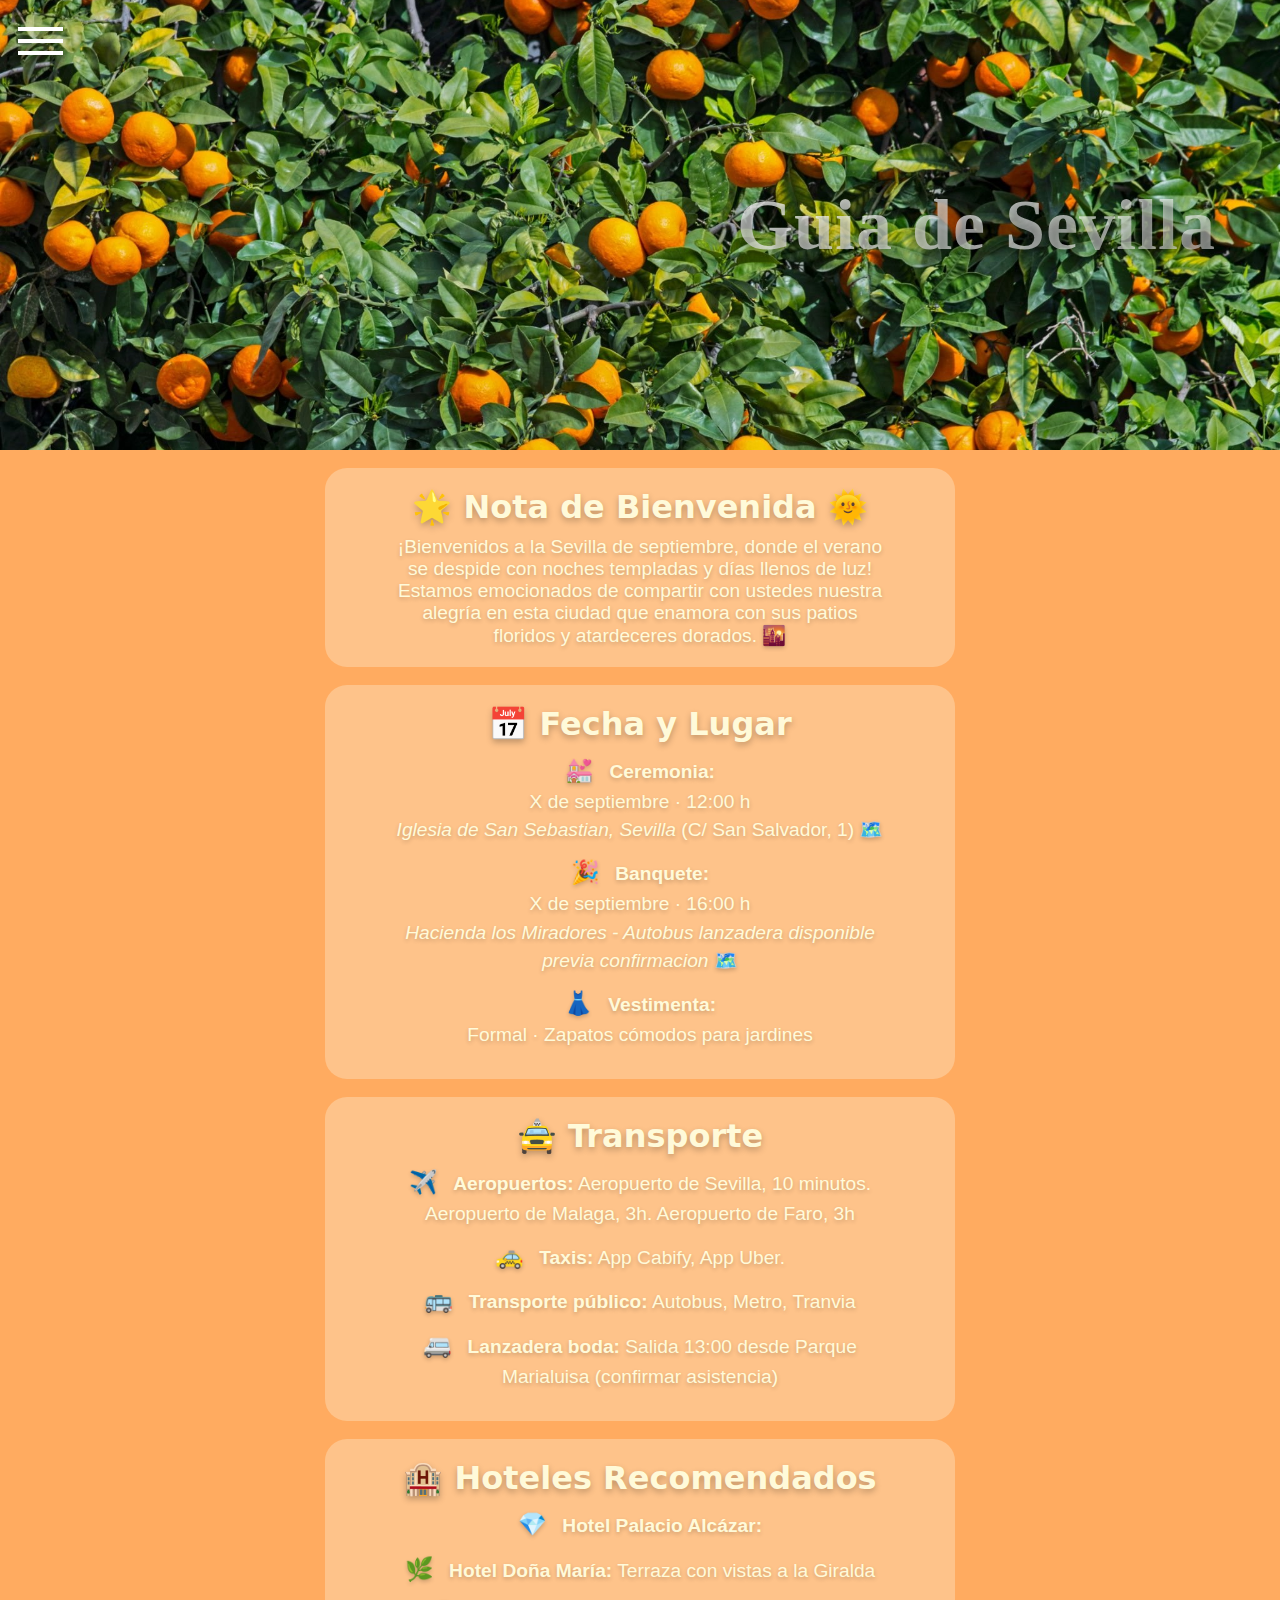
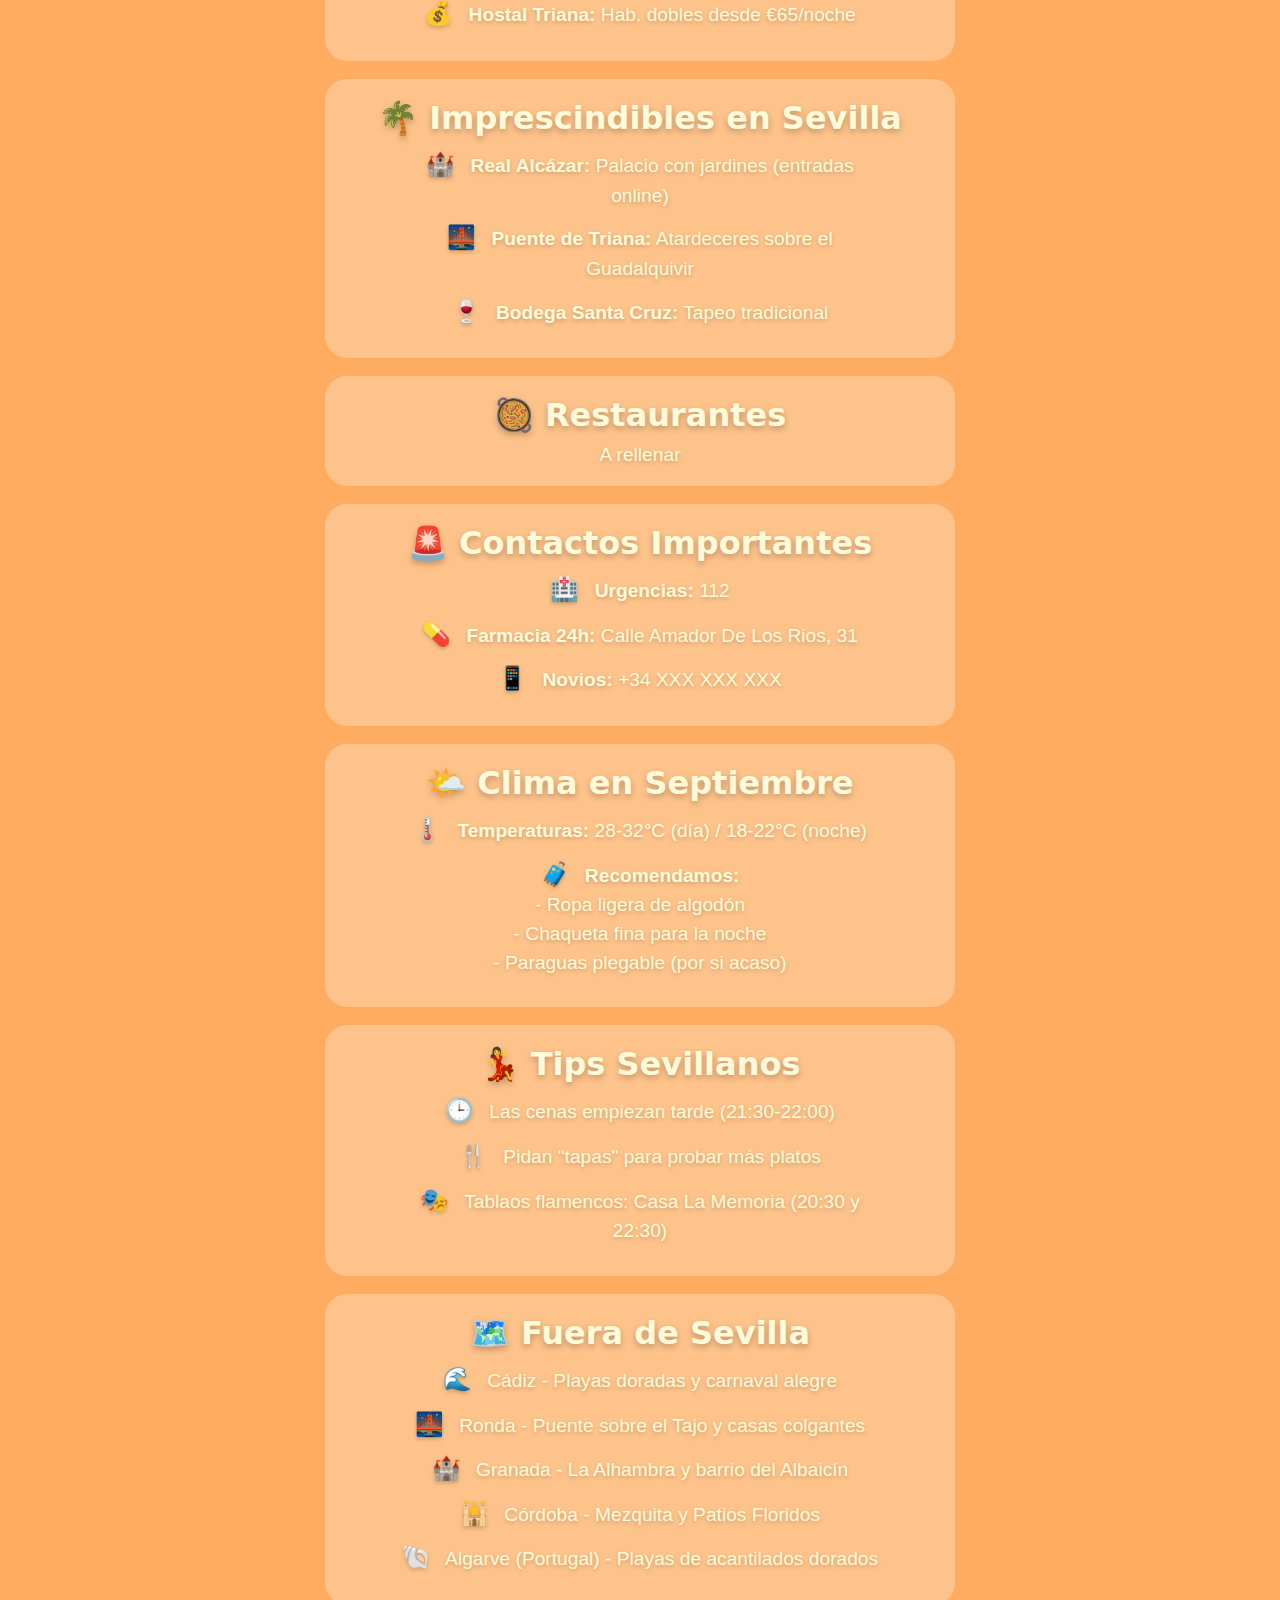
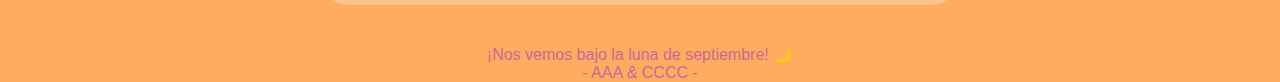
==== index.html @ 63be256e "Initial upload" ====
<!DOCTYPE html>
<html lang="en">
<head>
    <meta charset="UTF-8">
    <meta name="viewport" content="width=device-width, initial-scale=1.0">
	<meta name="robots" content="noindex, nofollow">
    <title>Guia de Sevilla</title>
    <link rel="stylesheet" href="styles.css?version=2">
	<link href="https://fonts.googleapis.com/css2?family=Montserrat:wght@400;700&display=swap" rel="stylesheet">
</head>
<body>

    <!-- Header with a full-width image -->
    <header>
        <!--<img src="header-image.jpg" alt="Header Image" class="header-img">-->
        <h1>Guia de Sevilla</h1>
		
		<!-- Hidden checkbox that toggles the menu -->
		<input type="checkbox" id="menu-toggle" class="menu-toggle">
		  
		<!-- The label that acts as the hamburger icon -->
		<label for="menu-toggle" class="hamburger">
				<span></span>
				<span></span>
				<span></span>
		</label>
		<!-- The menu that should toggle on click -->
		<div id="menu">
			<ul>
				<li><a href="#section1">Bienvenida</a></li>
				<li><a href="#section2">Fecha y Lugar</a></li>
				<li><a href="#section3">Transporte</a></li>
				<li><a href="#section4">Hoteles Recomendados</a></li>
				<li><a href="#section5">Imprescindibles en Sevilla</a></li>
				<li><a href="#section6">Restaurantes</a></li>
				<li><a href="#section7">Contactos Importantes</a></li>
				<li><a href="#section8">Clima en Septiembre</a></li>
				<li><a href="#section9">Tips Sevillanos</a></li>
				<li><a href="#section10">Fuera de Sevilla</a></li>
			</ul>
		</div>
    </header>

    <!-- Sections -->
    <section id="section1">
        <h2>🌟 Nota de Bienvenida 🌞</h2>
        <p>¡Bienvenidos a la Sevilla de septiembre, donde el verano se despide con noches templadas y días llenos de luz! Estamos emocionados de compartir con ustedes nuestra alegría en esta ciudad que enamora con sus patios floridos y atardeceres dorados. 🌇</p>
    </section>

    <section id="section2">
        <h2>📅 Fecha y Lugar</h2>
        <ul>
            <li><span class="emoji">💒</span> <strong>Ceremonia:</strong><br>
                X de septiembre · 12:00 h<br>
                <em>Iglesia de San Sebastian, Sevilla</em> (C/ San Salvador, 1) <a href="https://maps.app.goo.gl/VKtkpZ27JMZus1kQ8" target="_blank" rel="noopener">🗺️</a>
            </li>
            <li><span class="emoji">🎉</span> <strong>Banquete:</strong><br>
                X de septiembre · 16:00 h<br>
                <em>Hacienda los Miradores - Autobus lanzadera disponible previa confirmacion</em> <a href="https://maps.app.goo.gl/Ryi91n283BiigjoL8" target="_blank" rel="noopener">🗺️</a>
            </li>
            <li><span class="emoji">👗</span> <strong>Vestimenta:</strong><br>
                Formal · Zapatos cómodos para jardines
            </li>
        </ul>
    </section>

    <section id="section3">
        <h2>🚖 Transporte</h2>
        <ul>
			<li><span class="emoji">✈️</span> <strong>Aeropuertos:</strong> Aeropuerto de Sevilla, 10 minutos. Aeropuerto de Malaga, 3h. Aeropuerto de Faro, 3h</li>
            <li><span class="emoji">🚕</span> <strong>Taxis:</strong> App Cabify, App Uber.</li>
            <li><span class="emoji">🚌</span> <strong>Transporte público:</strong> Autobus, Metro, Tranvia</li>
            <li><span class="emoji">🚐</span> <strong>Lanzadera boda:</strong> Salida 13:00 desde Parque Marialuisa (confirmar asistencia)</li>
        </ul>
    </section>
	
    <section id="section4">
        <h2>🏨 Hoteles Recomendados</h2>
        <ul>
            <li><span class="emoji">💎</span> <strong>Hotel Palacio Alcázar:</strong></li>
            <li><span class="emoji">🌿</span> <strong>Hotel Doña María:</strong> Terraza con vistas a la Giralda</li>
            <li><span class="emoji">💰</span> <strong>Hostal Triana:</strong> Hab. dobles desde €65/noche</li>
        </ul>
    </section>
	
    <section id="section5">
        <h2>🌴 Imprescindibles en Sevilla</h2>
        <ul>
            <li><span class="emoji">🏰</span> <strong>Real Alcázar:</strong> Palacio con jardines (entradas online)</li>
            <li><span class="emoji">🌉</span> <strong>Puente de Triana:</strong> Atardeceres sobre el Guadalquivir</li>
            <li><span class="emoji">🍷</span> <strong>Bodega Santa Cruz:</strong> Tapeo tradicional</li>
        </ul>
    </section>
	
    <section id="section6">
        <h2>🥘 Restaurantes</h2>
        <p>A rellenar</p>
    </section>

    <section id="section7">
        <h2>🚨 Contactos Importantes</h2>
        <ul>
            <li><span class="emoji">🏥</span> <strong>Urgencias:</strong> 112</li>
            <li><span class="emoji">💊</span> <strong>Farmacia 24h:</strong> Calle Amador De Los Rios, 31</li>
            <li><span class="emoji">📱</span> <strong>Novios:</strong> +34 XXX XXX XXX</li>
        </ul>
    </section>
	
    <section id="section8">
        <h2>🌤️ Clima en Septiembre</h2>
        <ul>
            <li><span class="emoji">🌡️</span> <strong>Temperaturas:</strong> 28-32°C (día) / 18-22°C (noche)</li>
            <li><span class="emoji">🧳</span> <strong>Recomendamos:</strong><br>
                - Ropa ligera de algodón<br>
                - Chaqueta fina para la noche<br>
                - Paraguas plegable (por si acaso)
            </li>
        </ul>
    </section>
	
    <section id="section9">
        <h2>💃 Tips Sevillanos</h2>
        <ul>
            <li><span class="emoji">🕒</span> Las cenas empiezan tarde (21:30-22:00)</li>
            <li><span class="emoji">🍴</span> Pidan "tapas" para probar más platos</li>
            <li><span class="emoji">🎭</span> Tablaos flamencos: Casa La Memoria (20:30 y 22:30)</li>
        </ul>
    </section>
	
	<section id="section10">
		<h2>🗺️ Fuera de Sevilla</h2>
		<ul>
			<li><span class="emoji">🌊</span> Cádiz - Playas doradas y carnaval alegre</li>
			<li><span class="emoji">🌉</span> Ronda - Puente sobre el Tajo y casas colgantes</li>
			<li><span class="emoji">🏰</span> Granada - La Alhambra y barrio del Albaicín</li>
			<li><span class="emoji">🕌</span> Córdoba - Mezquita y Patios Floridos</li>
			<li><span class="emoji">🐚</span> Algarve (Portugal) - Playas de acantilados dorados</li>
		</ul>
	</section>
	
    <footer style="text-align: center; margin-top: 40px; color: #c76b98;">
        <p>¡Nos vemos bajo la luna de septiembre! 🌙<br>
        - AAA & CCCC -</p>
    </footer>
</body>
</html>
---- styles.css ----
/* Reset margins and padding */
* {
    margin: 0;
    padding: 0;
    box-sizing: border-box;
}

/* Body and background color */
body {
    background-color: #FFAB60;
    color: #fffad9;
    font-family: 'Inter', -apple-system, BlinkMacSystemFont, 'Segoe UI', Roboto, Oxygen, Ubuntu, Cantarell, sans-serif;
    text-align: center;
	text-rendering: optimizeLegibility;
    -webkit-font-smoothing: antialiased;
}

/* Header styles */
header {
    position: relative; /* Establish positioning context */
    overflow: hidden;   /* Optional: hides any overflow, if necessary */
	width: 100%;
    height: 50vh; /* 50% of the viewport height */
	background: url('header-image.jpg') no-repeat center center/cover;
}

.header-img {
    width: 100%;
    height: auto;
}

h1 {
    font-family: 'Playfair Display', serif;
    font-size: clamp(2rem, 6vw, 4.5rem); /* Responsive typography */
    font-weight: 700; /* Stronger weight for emphasis */
    letter-spacing: 1px; /* Adds modern spacing */
    
    background: linear-gradient(135deg, rgba(255, 255, 255, 0.9), rgba(255, 255, 255, 0.6));
    -webkit-background-clip: text;
    -webkit-text-fill-color: transparent; /* Subtle gradient effect */
    
    text-shadow: 0 4px 10px rgba(0, 0, 0, 0.3); /* Softer shadow */
    
    position: absolute;
    right: 5%;
    top: 50%;
    transform: translateY(-50%);
    
    width: 70%;
    text-align: right; /* Aligns text to the right */
}

/* Hamburger Menu Styles */
.hamburger {
    display: block;
    cursor: pointer;
    width: 5vh;
    height: 30vh;
    position: fixed;
	top: 3vh; 
    left: 2vh;   
    z-index: 1000;
    padding: 10px;
	/* Optional border for debugging */
    /* border: 1px solid red; */
}

.hamburger span {
    display: block;
    background-color: white;
    height: 4px;
    width: 100%;
    position: absolute;
    left: 0;
    transition: all 0.3s ease;
}

.hamburger span:nth-child(1) {
    top: 0;
}

.hamburger span:nth-child(2) {
    top: 12px;
}

.hamburger span:nth-child(3) {
    top: 24px;
}

/* Checkbox to toggle menu */
.menu-toggle {
    display: none; /* Hide the checkbox, it’s only used for controlling the menu */
}

/* Menu styles - initially hidden */
#menu {
    display: none;
    background-color: rgba(51, 51, 51, 0.75);  /* Dark gray with 50% transparency */
    position: fixed;
    padding: 10px;
    color: #fffad9;
    z-index: 2;
    top: 3vh;           /* Stick it to the bottom */
    left: 10vh;
    border-radius: 10px; /* Adjust the value for more or less rounding */
    /* Optional border for debugging */
}

/* Show the menu when the checkbox is checked */
#menu-toggle:checked ~ #menu {
    display: block;
}


/* Section Styling */
section {
    padding: 20px 10px;
	background-color: #fec38a;  /* Replace with your desired background color */
    border-radius: 22px;        /* Adjust the value for more or less rounding */
	width: 80%;                      /* 80% of the viewport width */
    max-width: 70vh;                /* But no wider than 800px */
    margin: 2vh auto;               /* Center horizontally with auto left/right margins, and add vertical spacing */
}

section h2 {
	font-family: 'Space Grotesk', system-ui, -apple-system, sans-serif;
	text-shadow: 0 3px 6px rgba(0, 0, 0, 0.25);
	font-weight: 600;
    font-size: 2em;
    margin-bottom: 10px;
}

section p {
    font-size: 1.2em;
    color: #fffad9;
	max-width: 80%;
	text-shadow: 0 2px 4px rgba(0, 0, 0, 0.2);
    margin-left: auto;  /* Empuja hacia la derecha */
    margin-right: auto; /* Empuja hacia la izquierda */
    width: 100%;        /* Ancho flexible (adaptativo) */
}

/* Remove default list styling for all ul elements */
ul {
    list-style: none; /* Remove bullets */
    margin: 0;        /* Remove default margin */
    padding: 0;       /* Remove default padding */
}

/* General styling for all li elements */
li {
    margin-bottom: 10px;   /* Add space between list items */
    font-size: 1.1em;      /* Adjust font size */
    font-size: 1.2em;
    color: #fffad9;
	max-width: 80%;
	text-shadow: 0 2px 4px rgba(0, 0, 0, 0.2);
    margin-left: auto;  /* Empuja hacia la derecha */
    margin-right: auto; /* Empuja hacia la izquierda */
    width: 100%;        /* Ancho flexible (adaptativo) */
    line-height: 1.5;      /* Improve readability */
}

/* Styling for any .emoji span inside li elements */
li .emoji {
    margin-right: 10px;    /* Space between the emoji and the text */
    font-size: 1.2em;      /* Slightly larger emoji */
}

/* Custom link styles */
a {
  position: relative;
  color: #FFAB60;
  text-decoration: none;
  transition: color 0.3s ease;
}

a:visited {
  color: #E0A04B;
}

a::after {
  content: "";
  position: absolute;
  left: 0;
  bottom: -2px;
  width: 0;
  height: 2px;
  background-color: #FFF;
  transition: width 0.3s ease;
}

a:hover::after,
a:focus::after {
  width: 100%;
}

a:hover,
a:focus {
  color: #FFF;
}
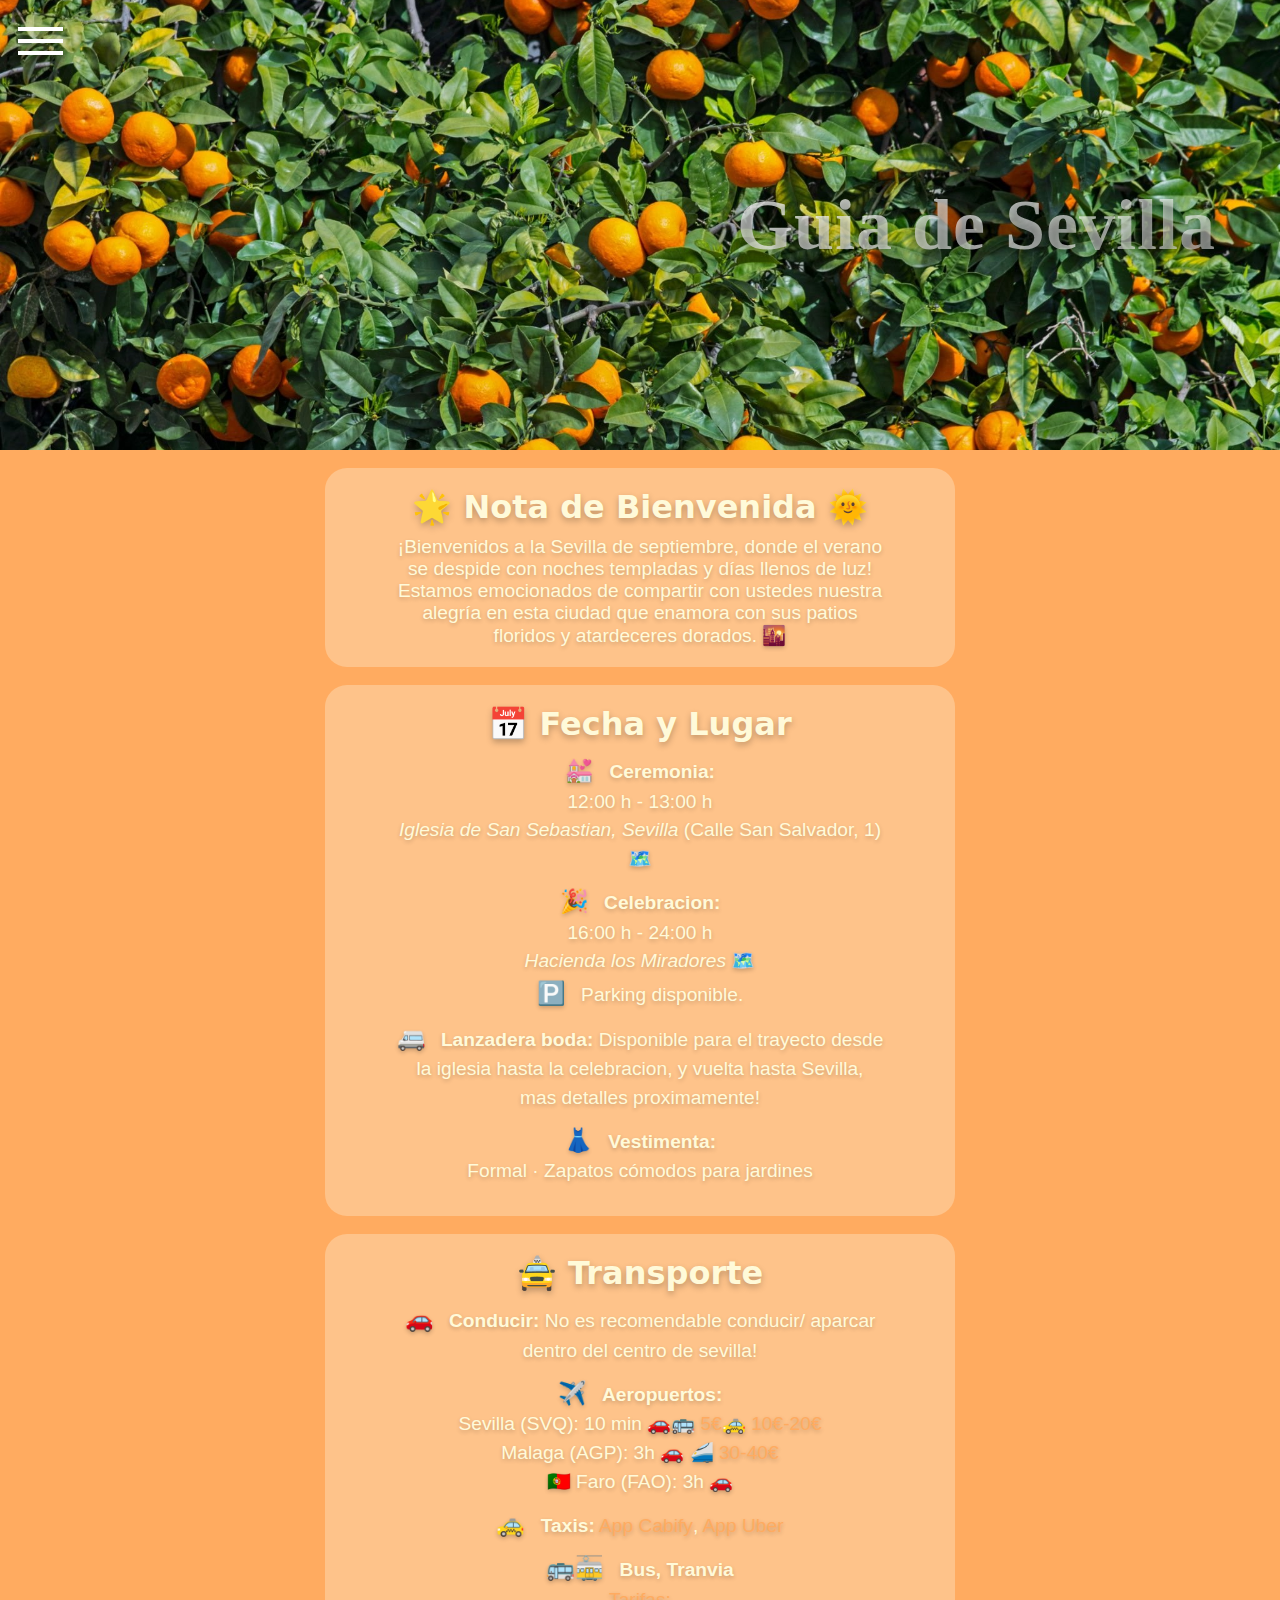
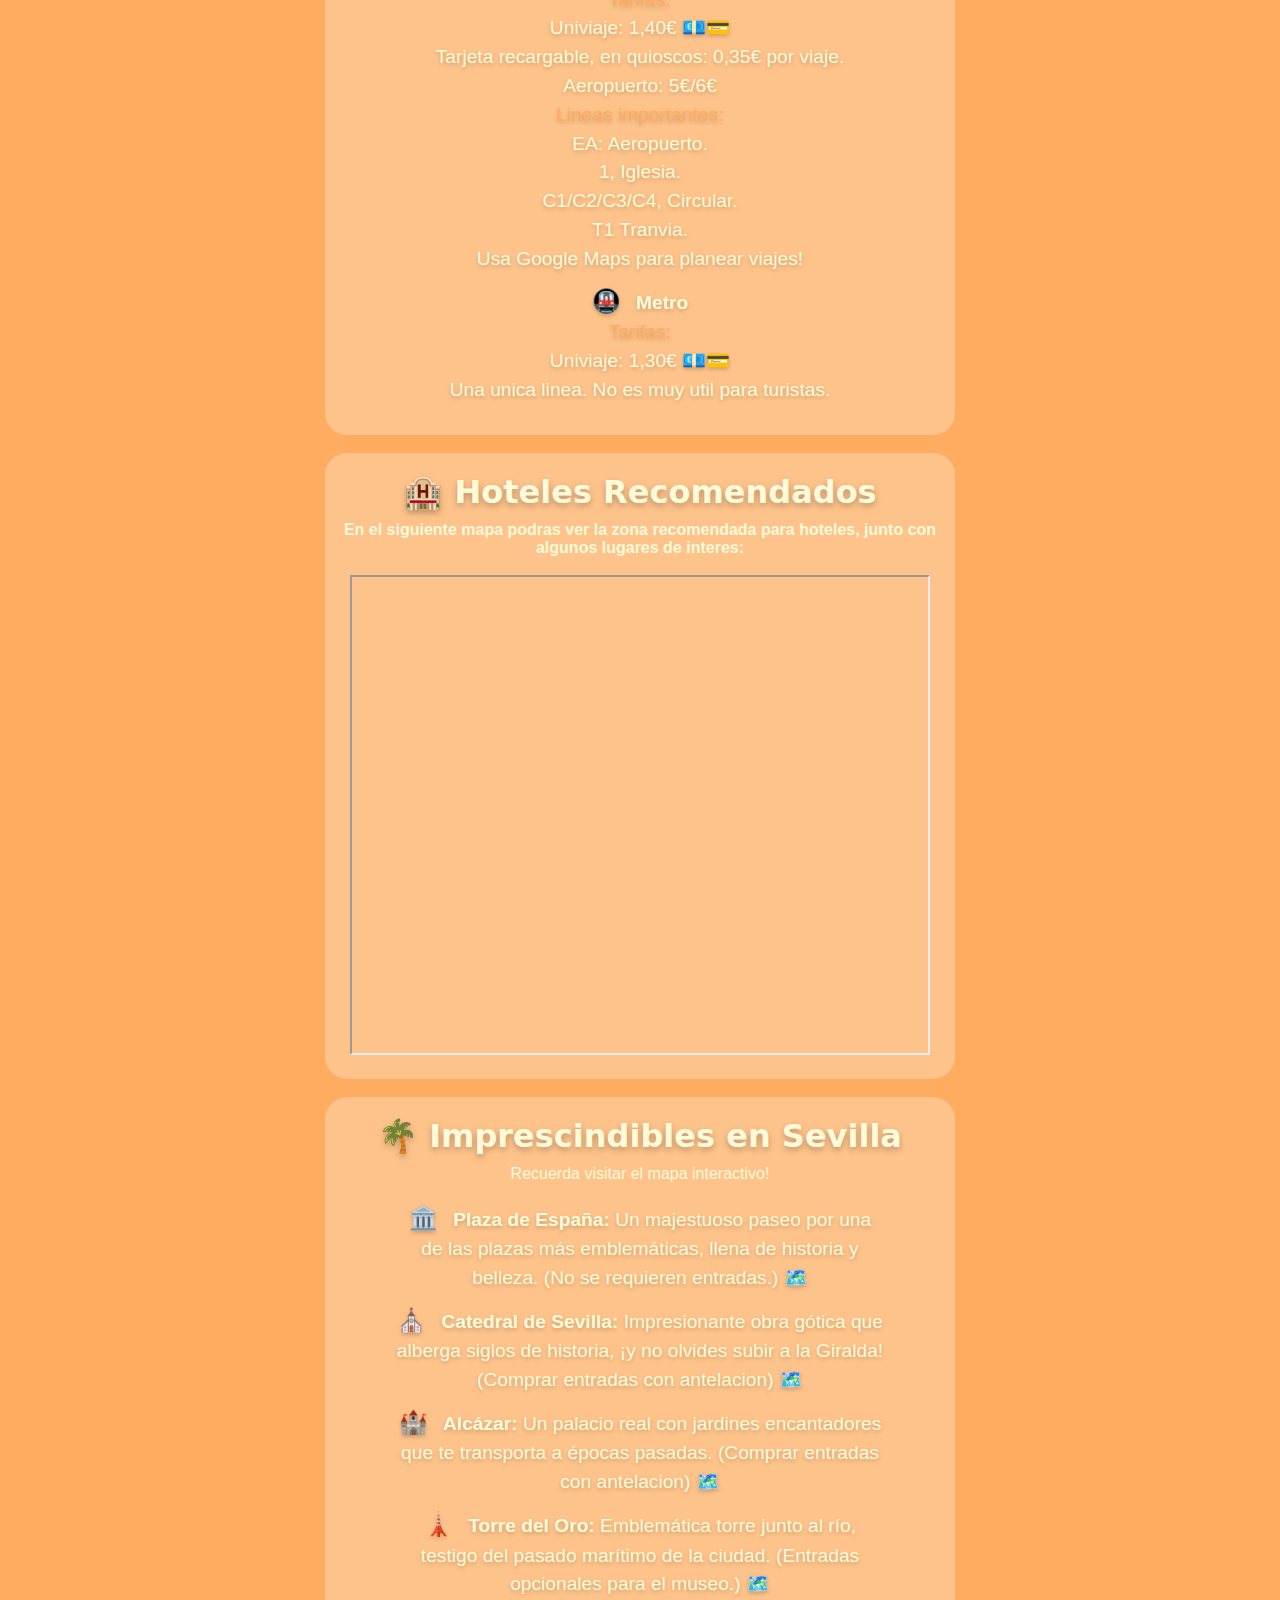
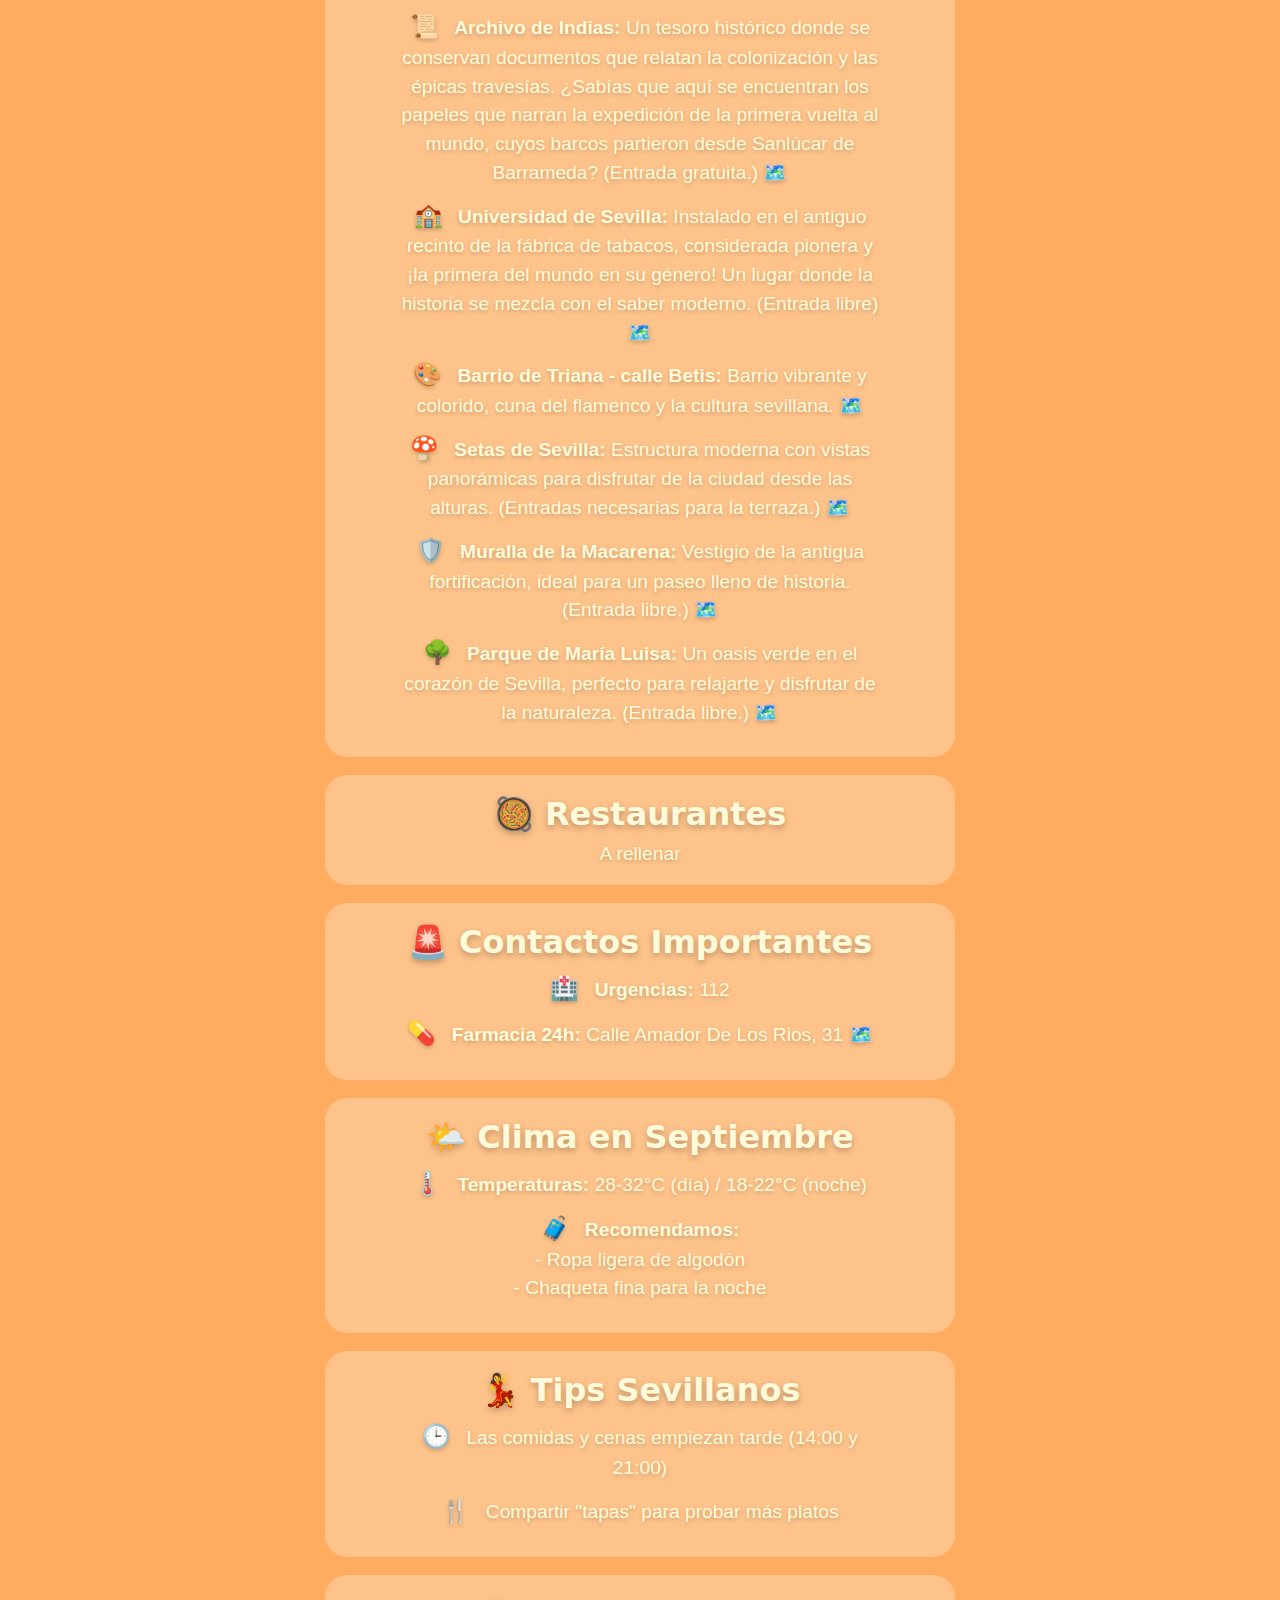
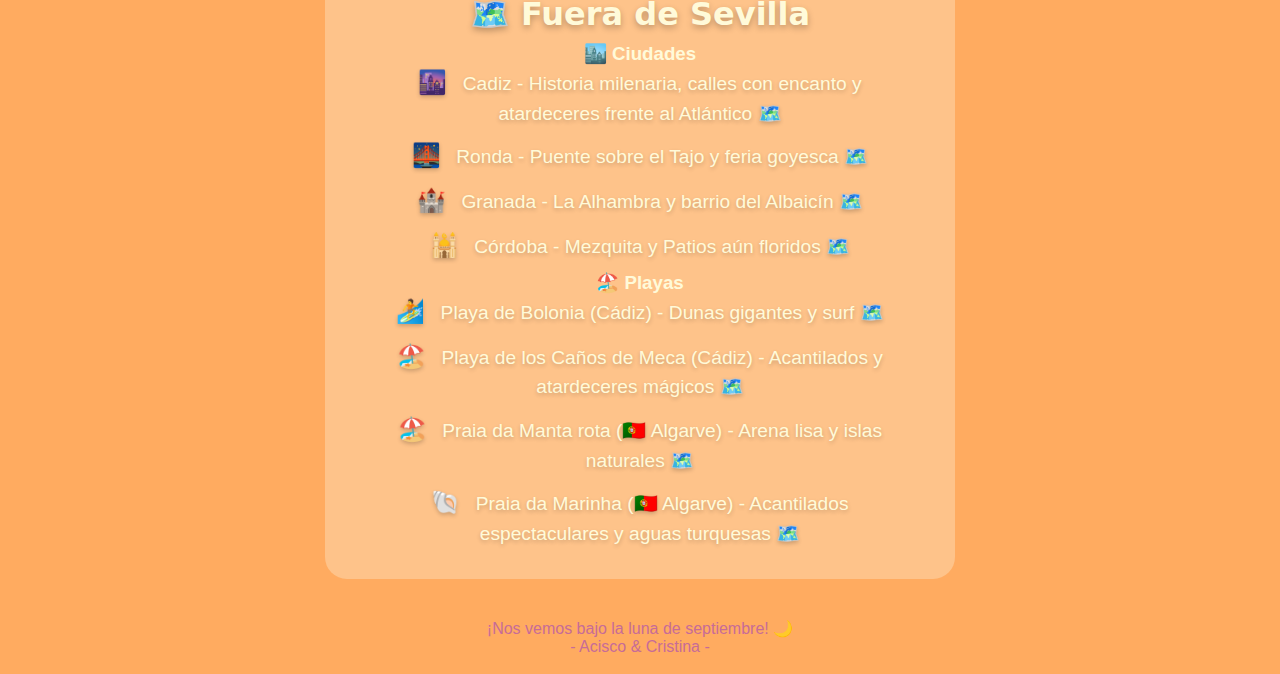
==== commit f041e897: "Update index.html" ====
--- a/index.html
+++ b/index.html
@@ -51,13 +51,17 @@
         <h2>📅 Fecha y Lugar</h2>
         <ul>
             <li><span class="emoji">💒</span> <strong>Ceremonia:</strong><br>
-                X de septiembre · 12:00 h<br>
-                <em>Iglesia de San Sebastian, Sevilla</em> (C/ San Salvador, 1) <a href="https://maps.app.goo.gl/VKtkpZ27JMZus1kQ8" target="_blank" rel="noopener">🗺️</a>
-            </li>
-            <li><span class="emoji">🎉</span> <strong>Banquete:</strong><br>
-                X de septiembre · 16:00 h<br>
-                <em>Hacienda los Miradores - Autobus lanzadera disponible previa confirmacion</em> <a href="https://maps.app.goo.gl/Ryi91n283BiigjoL8" target="_blank" rel="noopener">🗺️</a>
-            </li>
+                12:00 h - 13:00 h<br>
+                <em>Iglesia de San Sebastian, Sevilla</em> (Calle San Salvador, 1) <a href="https://maps.app.goo.gl/VKtkpZ27JMZus1kQ8" target="_blank" rel="noopener">🗺️</a>
+            </li>
+			<div class="empty-space"></div> <!-- Línea vacía -->
+            <li><span class="emoji">🎉</span> <strong>Celebracion:</strong><br>
+                16:00 h - 24:00 h<br>
+                <em>Hacienda los Miradores</em> <a href="https://maps.app.goo.gl/Ryi91n283BiigjoL8" target="_blank" rel="noopener">🗺️</a> <br>
+				<span class="emoji">🅿️</span> Parking disponible. <br>
+            </li>
+			<li><span class="emoji">🚐</span> <strong>Lanzadera boda:</strong> Disponible para el trayecto desde la iglesia hasta la celebracion, y vuelta hasta Sevilla, mas detalles proximamente!
+			<div class="empty-space"></div> <!-- Línea vacía -->
             <li><span class="emoji">👗</span> <strong>Vestimenta:</strong><br>
                 Formal · Zapatos cómodos para jardines
             </li>
@@ -67,29 +71,74 @@
     <section id="section3">
         <h2>🚖 Transporte</h2>
         <ul>
-			<li><span class="emoji">✈️</span> <strong>Aeropuertos:</strong> Aeropuerto de Sevilla, 10 minutos. Aeropuerto de Malaga, 3h. Aeropuerto de Faro, 3h</li>
-            <li><span class="emoji">🚕</span> <strong>Taxis:</strong> App Cabify, App Uber.</li>
-            <li><span class="emoji">🚌</span> <strong>Transporte público:</strong> Autobus, Metro, Tranvia</li>
-            <li><span class="emoji">🚐</span> <strong>Lanzadera boda:</strong> Salida 13:00 desde Parque Marialuisa (confirmar asistencia)</li>
+			<li><span class="emoji">🚗</span> <strong>Conducir:</strong> No es recomendable conducir/ aparcar dentro del centro de sevilla!</li>
+			
+			<li><span class="emoji">✈️</span> <strong>Aeropuertos:</strong><br> Sevilla (SVQ): 10 min <a href="https://maps.app.goo.gl/8rUDzhVm1Suhu2Lx5" target="_blank" rel="noopener">🚗️</a><a href="https://www.tussam.es/es/descubre-sevilla/llegada-desde-aeropuerto-o-estaciones-de-tren" target="_blank" rel="noopener">🚌 5€</a><a href="https://m.uber.com/go/product-selection?drop%5B0%5D=%7B%22addressLine1%22%3A%22Seville%22%2C%22addressLine2%22%3A%22%22%2C%22id%22%3A%22ChIJkWK-FBFsEg0RSFb-HGIY8DQ%22%2C%22source%22%3A%22SEARCH%22%2C%22latitude%22%3A37.3890924%2C%22longitude%22%3A-5.9844589%2C%22provider%22%3A%22google_places%22%7D&effect=&marketing_vistor_id=fc230f00-974c-441b-b437-be9846e18e88&pickup=%7B%22addressLine1%22%3A%22Seville%20Airport%22%2C%22addressLine2%22%3A%22A-4%2C%20Km.%20532%2C%2041020%20Sevilla%22%2C%22id%22%3A%22ChIJuZuEjRxmEg0ROif7oHd-UgE%22%2C%22source%22%3A%22SEARCH%22%2C%22latitude%22%3A37.4202698%2C%22longitude%22%3A-5.890793999999999%2C%22provider%22%3A%22google_places%22%7D&uclick_id=d700211d-106d-40fb-ac97-ba150b295dab&vehicle=20012933" target="_blank" rel="noopener">🚕 10€-20€</a><br> Malaga (AGP): 3h <a href="https://maps.app.goo.gl/a8CyFUrdaFUNZMTp9" target="_blank" rel="noopener">🚗️</a> <a href="https://www.rome2rio.com/map/Malaga-Airport-AGP/Sevilla-Santa-Justa-Station" target="_blank" rel="noopener">🚄 30-40€</a><br> 🇵🇹 Faro (FAO): 3h <a href="https://maps.app.goo.gl/846wFJMRHuepaYfH7" target="_blank" rel="noopener">🚗️</a></li>
+			
+            <li><span class="emoji">🚕</span> <strong>Taxis:</strong> <a href="https://cabify.com/es/pasajeros" target="_blank" rel="noopener">App Cabify</a>, <a href="https://www.uber.com/" target="_blank" rel="noopener">App Uber</a></li>
+			
+            <li><span class="emoji">🚌🚋</span> <strong>Bus, Tranvia</strong> <br><a href="https://www.tussam.es/es/titulos-de-viajes" target="_blank" rel="noopener">Tarifas:</a><br> Univiaje: 1,40€ 💶💳<br> Tarjeta recargable, en quioscos: 0,35€ por viaje.<br>Aeropuerto: 5€/6€<br><a href="https://reddelineas.tussam.es/" target="_blank" rel="noopener">Lineas importantes:</a> <br>EA: Aeropuerto.<br> 1, Iglesia.<br> C1/C2/C3/C4, Circular.<br> T1 Tranvia.<br> Usa Google Maps para planear viajes!</li>
+			
+			<li><span class="emoji">🚇</span> <strong>Metro</strong> <br><a href="https://www.metro-sevilla.es/horarios-y-tarifas?section=titulosMetro" target="_blank" rel="noopener">Tarifas:</a><br> Univiaje: 1,30€ 💶💳<br> Una unica linea. No es muy util para turistas.</li>
         </ul>
     </section>
 	
     <section id="section4">
         <h2>🏨 Hoteles Recomendados</h2>
         <ul>
-            <li><span class="emoji">💎</span> <strong>Hotel Palacio Alcázar:</strong></li>
-            <li><span class="emoji">🌿</span> <strong>Hotel Doña María:</strong> Terraza con vistas a la Giralda</li>
-            <li><span class="emoji">💰</span> <strong>Hostal Triana:</strong> Hab. dobles desde €65/noche</li>
+            <strong>En el siguiente mapa podras ver la zona recomendada para hoteles, junto con algunos lugares de interes:</strong></li><br>
+			<br>
+			<iframe src="https://www.google.com/maps/d/u/0/embed?mid=1JQHb0aJ6UpU_ex23Xc8X5xByTa10Ecs&ehbc=2E312F&noprof=1" width=95% height="480"></iframe>
+
         </ul>
     </section>
 	
     <section id="section5">
         <h2>🌴 Imprescindibles en Sevilla</h2>
-        <ul>
-            <li><span class="emoji">🏰</span> <strong>Real Alcázar:</strong> Palacio con jardines (entradas online)</li>
-            <li><span class="emoji">🌉</span> <strong>Puente de Triana:</strong> Atardeceres sobre el Guadalquivir</li>
-            <li><span class="emoji">🍷</span> <strong>Bodega Santa Cruz:</strong> Tapeo tradicional</li>
-        </ul>
+		Recuerda visitar el mapa interactivo!<br><br>
+        <ul>
+		  <li>
+			<span class="emoji">🏛️</span> 
+			<strong>Plaza de España:</strong> Un majestuoso paseo por una de las plazas más emblemáticas, llena de historia y belleza. (No se requieren entradas.) <a href="https://maps.app.goo.gl/PpTKyFo4n8JFUYuQA" target="_blank" rel="noopener">🗺️</a>
+		  </li>
+		  <li>
+			<span class="emoji">⛪</span> 
+			<strong>Catedral de Sevilla:</strong> Impresionante obra gótica que alberga siglos de historia, ¡y no olvides subir a la Giralda! (Comprar entradas con antelacion) <a href="https://maps.app.goo.gl/U1rnpYKa9TcDcmGB7" target="_blank" rel="noopener">🗺️</a>
+		  </li>
+		  <li>
+			<span class="emoji">🏰</span> 
+			<strong>Alcázar:</strong> Un palacio real con jardines encantadores que te transporta a épocas pasadas. (Comprar entradas con antelacion) <a href="https://maps.app.goo.gl/34vsxck5dGnnrdoV9" target="_blank" rel="noopener">🗺️</a>
+		  </li>
+		  <li>
+			<span class="emoji">🗼</span> 
+			<strong>Torre del Oro:</strong> Emblemática torre junto al río, testigo del pasado marítimo de la ciudad. (Entradas opcionales para el museo.) <a href="https://maps.app.goo.gl/jfhhCygCYrTP4DX27" target="_blank" rel="noopener">🗺️</a>
+		  </li>
+		  <li>
+			<span class="emoji">📜</span> 
+			<strong>Archivo de Indias:</strong> Un tesoro histórico donde se conservan documentos que relatan la colonización y las épicas travesías. ¿Sabías que aquí se encuentran los papeles que narran la expedición de la primera vuelta al mundo, cuyos barcos partieron desde Sanlúcar de Barrameda? (Entrada gratuita.) <a href="https://maps.app.goo.gl/8uBSUqzfNo191emv8" target="_blank" rel="noopener">🗺️</a>
+		  </li>
+		  <li>
+			<span class="emoji">🏫</span> 
+			<strong>Universidad de Sevilla:</strong> Instalado en el antiguo recinto de la fábrica de tabacos, considerada pionera y ¡la primera del mundo en su género! Un lugar donde la historia se mezcla con el saber moderno. (Entrada libre) <a href="https://maps.app.goo.gl/BEvvQs1ZDMNqZF4w7" target="_blank" rel="noopener">🗺️</a>
+		  </li>
+		  <li>
+			<span class="emoji">🎨</span> 
+			<strong>Barrio de Triana - calle Betis:</strong> Barrio vibrante y colorido, cuna del flamenco y la cultura sevillana. <a href="https://maps.app.goo.gl/u9aBLQLVDXsDPdvi6" target="_blank" rel="noopener">🗺️</a>
+		  </li>
+		  <li>
+			<span class="emoji">🍄</span> 
+			<strong>Setas de Sevilla:</strong> Estructura moderna con vistas panorámicas para disfrutar de la ciudad desde las alturas. (Entradas necesarias para la terraza.) <a href="https://maps.app.goo.gl/WZYkPk53Ek3qC8eM6" target="_blank" rel="noopener">🗺️</a>
+		  </li>
+		  <li>
+			<span class="emoji">🛡️</span> 
+			<strong>Muralla de la Macarena:</strong> Vestigio de la antigua fortificación, ideal para un paseo lleno de historia. (Entrada libre.) <a href="https://maps.app.goo.gl/vHFwpkQrkmbDA8Pq8" target="_blank" rel="noopener">🗺️</a>
+		  </li>
+		  <li>
+			<span class="emoji">🌳</span> 
+			<strong>Parque de María Luisa:</strong> Un oasis verde en el corazón de Sevilla, perfecto para relajarte y disfrutar de la naturaleza. (Entrada libre.) <a href="https://maps.app.goo.gl/zGrWH4vaL2bvSTbN7" target="_blank" rel="noopener">🗺️</a>
+		  </li>
+		</ul>
+
     </section>
 	
     <section id="section6">
@@ -101,8 +150,7 @@
         <h2>🚨 Contactos Importantes</h2>
         <ul>
             <li><span class="emoji">🏥</span> <strong>Urgencias:</strong> 112</li>
-            <li><span class="emoji">💊</span> <strong>Farmacia 24h:</strong> Calle Amador De Los Rios, 31</li>
-            <li><span class="emoji">📱</span> <strong>Novios:</strong> +34 XXX XXX XXX</li>
+            <li><span class="emoji">💊</span> <strong>Farmacia 24h:</strong> Calle Amador De Los Rios, 31 <a href="https://maps.app.goo.gl/ZgZHJ9QsTEwF8u6Z6" target="_blank" rel="noopener">🗺️</a> </li>
         </ul>
     </section>
 	
@@ -113,7 +161,6 @@
             <li><span class="emoji">🧳</span> <strong>Recomendamos:</strong><br>
                 - Ropa ligera de algodón<br>
                 - Chaqueta fina para la noche<br>
-                - Paraguas plegable (por si acaso)
             </li>
         </ul>
     </section>
@@ -121,26 +168,34 @@
     <section id="section9">
         <h2>💃 Tips Sevillanos</h2>
         <ul>
-            <li><span class="emoji">🕒</span> Las cenas empiezan tarde (21:30-22:00)</li>
-            <li><span class="emoji">🍴</span> Pidan "tapas" para probar más platos</li>
-            <li><span class="emoji">🎭</span> Tablaos flamencos: Casa La Memoria (20:30 y 22:30)</li>
+            <li><span class="emoji">🕒</span> Las comidas y cenas empiezan tarde (14:00 y 21:00)</li>
+            <li><span class="emoji">🍴</span> Compartir "tapas" para probar más platos</li>
         </ul>
     </section>
 	
 	<section id="section10">
 		<h2>🗺️ Fuera de Sevilla</h2>
-		<ul>
-			<li><span class="emoji">🌊</span> Cádiz - Playas doradas y carnaval alegre</li>
-			<li><span class="emoji">🌉</span> Ronda - Puente sobre el Tajo y casas colgantes</li>
-			<li><span class="emoji">🏰</span> Granada - La Alhambra y barrio del Albaicín</li>
-			<li><span class="emoji">🕌</span> Córdoba - Mezquita y Patios Floridos</li>
-			<li><span class="emoji">🐚</span> Algarve (Portugal) - Playas de acantilados dorados</li>
-		</ul>
+			<h3>🏙️ Ciudades</h3>
+			<ul>
+				<li><span class="emoji">🌆</span> Cadiz - Historia milenaria, calles con encanto y atardeceres frente al Atlántico <a href="https://maps.app.goo.gl/YbXwtVFkMyCLdAbR7" target="_blank" rel="noopener">🗺️</a></li>
+				<li><span class="emoji">🌉</span> Ronda - Puente sobre el Tajo y feria goyesca <a href="https://maps.app.goo.gl/q6cffmxgVaCVmLYH7" target="_blank" rel="noopener">🗺️</a></li>
+				<li><span class="emoji">🏰</span> Granada - La Alhambra y barrio del Albaicín <a href="https://maps.app.goo.gl/p3HSpZpqYSdxg3ux5" target="_blank" rel="noopener">🗺️</a></li>
+				<li><span class="emoji">🕌</span> Córdoba - Mezquita y Patios aún floridos <a href="https://maps.app.goo.gl/96tP4AA4t59HgaLC7" target="_blank" rel="noopener">🗺️</a></li>
+			</ul>
+
+			<h3>🏖️ Playas</h3>
+			<ul>
+				<li><span class="emoji">🏄</span> Playa de Bolonia (Cádiz) - Dunas gigantes y surf <a href="https://maps.app.goo.gl/RnjB3QEhEYDNWbBk6" target="_blank" rel="noopener">🗺️</a></li>
+				<li><span class="emoji">🏖️</span> Playa de los Caños de Meca (Cádiz) - Acantilados y atardeceres mágicos <a href="https://maps.app.goo.gl/UqfH69W2UYn5sRxu8" target="_blank" rel="noopener">🗺️</a></li>
+				<li><span class="emoji">🏖️</span> Praia da Manta rota (🇵🇹 Algarve) - Arena lisa y islas naturales <a href="https://maps.app.goo.gl/5YT4zxVvSD1xwbvZ6" target="_blank" rel="noopener">🗺️</a></li>
+				<li><span class="emoji">🐚</span> Praia da Marinha (🇵🇹 Algarve) - Acantilados espectaculares y aguas turquesas <a href="https://maps.app.goo.gl/2ZEavq3sDneb84BQ8" target="_blank" rel="noopener">🗺️</a></li>
+			</ul>
 	</section>
 	
     <footer style="text-align: center; margin-top: 40px; color: #c76b98;">
         <p>¡Nos vemos bajo la luna de septiembre! 🌙<br>
-        - AAA & CCCC -</p>
+        - Acisco & Cristina -</p>
+		<br>
     </footer>
 </body>
 </html>
